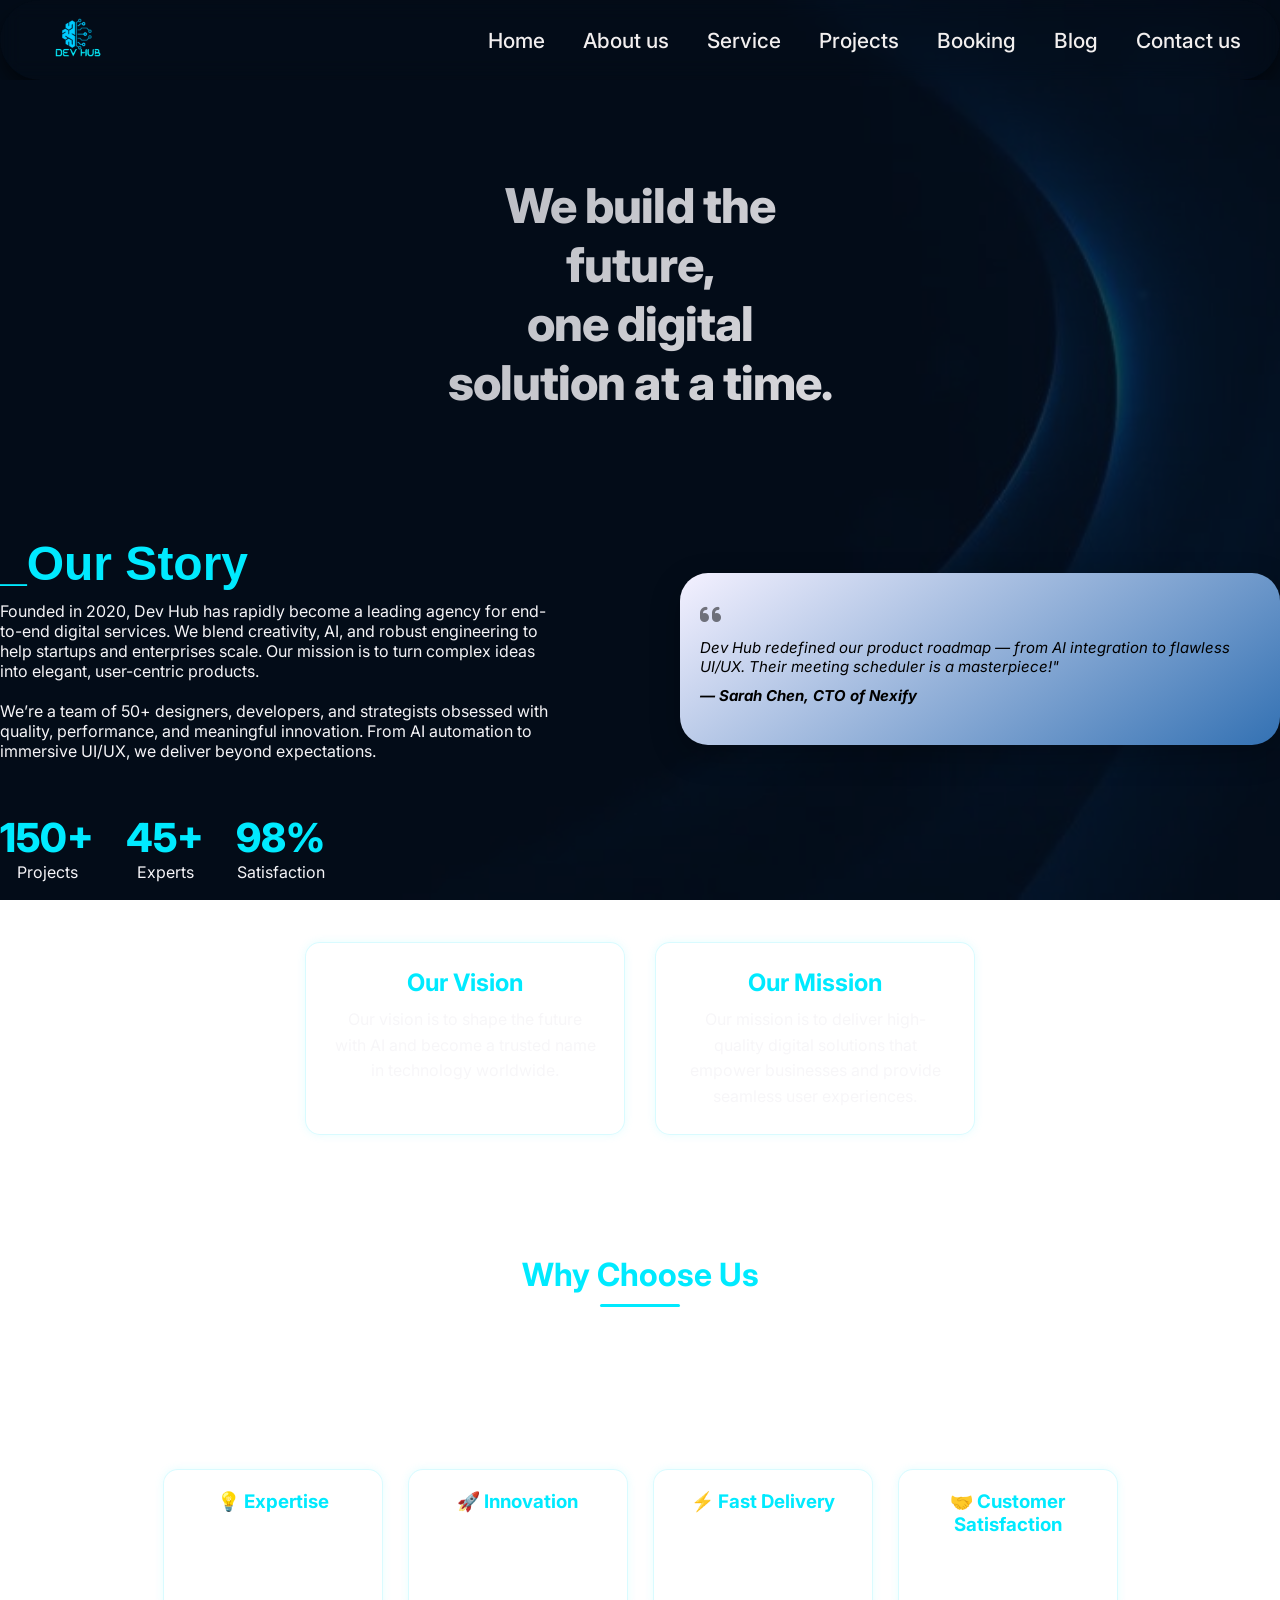
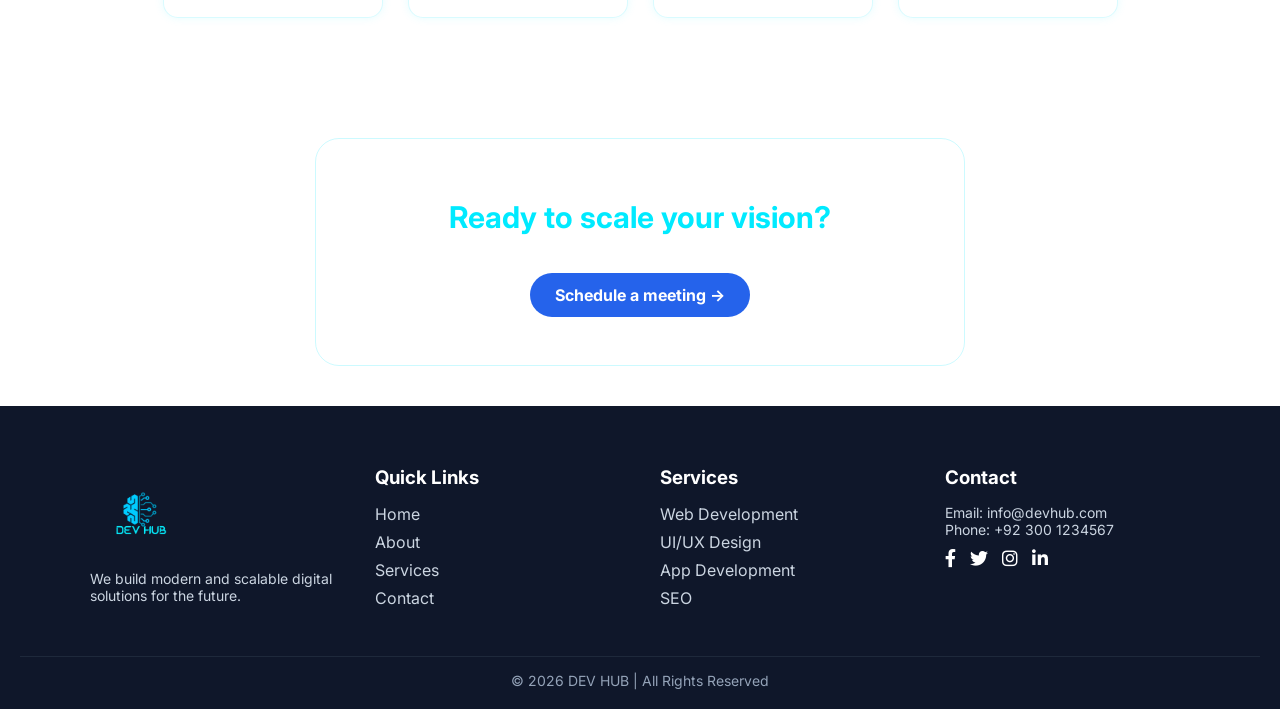
==== about.html @ d4cbc84d "Updated website design and fixes" ====
<!DOCTYPE html>
<html lang="en">
<head>
    <meta charset="UTF-8">
    <meta name="viewport" content="width=device-width, initial-scale=1.0">
    <title>Dev_Hub</title>
    <link rel="stylesheet" href="about.css">
    <link href="https://fonts.googleapis.com/css2?family=Inter:opsz,wght@14..32,300;14..32,400;14..32,600;14..32,700;14..32,800&display=swap" rel="stylesheet">
    <link href="https://unpkg.com/aos@2.3.4/dist/aos.css" rel="stylesheet">
 <link rel="stylesheet" href="https://cdnjs.cloudflare.com/ajax/libs/font-awesome/6.0.0-beta3/css/all.min.css">
</head>
<body>
        <div class="hero">
          <nav class="navbar">  
            <div class="logo">
            <img src="pic.png" alt="">
            <button class="navbar-toggle">
              <span class="bar"></span>
              <span class="bar"></span>
              <span class="bar"></span>
            </button>
             <ul class="menu">
            <li><a href="index.html">Home</a></li>
            <li><a href="about.html">About us</a></li>
            <li><a href="service.html">Service</a></li>
            <li><a href="project.html">Projects</a></li>
            <li><a href="booking.html">Booking</a></li>
            <li><a href="blog.html">Blog</a></li>
            <li><a href="contact.html">Contact us</a></li>
          </ul>
          </div>
        </nav>
    </div>
    <div class="hero2">
  <div id="about-page" class="page active-page">
            <div class="hero-content">
                <h1>We build the future, <br> one digital solution at a time.</h1>
            </div>
    </div>
    <video autoplay muted loop playsinline class="overlay-video">
        <source src="/video6.mp4" type="video/mp4">
    </video>
    </div>
    <div class="container">
<div class="about-grid">
                <div class="about-text">
                    <h2>_Our Story</h2>
                    <p >Founded in 2020, Dev Hub has rapidly become a leading agency for end-to-end digital services. We blend creativity, AI, and robust engineering to help startups and enterprises scale. Our mission is to turn complex ideas into elegant, user-centric products.</p><br>
                    <p>We’re a team of 50+ designers, developers, and strategists obsessed with quality, performance, and meaningful innovation. From AI automation to immersive UI/UX, we deliver beyond expectations.</p>
                    <br>
                    <div class="stats">
                        <div class="stat-item"><div class="stat-number">150+</div><div>Projects</div></div>
                        <div class="stat-item"><div class="stat-number">45+</div><div>Experts</div></div>
                        <div class="stat-item"><div class="stat-number">98%</div><div>Satisfaction</div></div>
                    </div>
                </div>
                <div class="testimonial">
                    <i class="fas fa-quote-left"></i>
                    <p>Dev Hub redefined our product roadmap — from AI integration to flawless UI/UX. Their meeting scheduler is a masterpiece!"</p>
                    <p class="author">— Sarah Chen, CTO of Nexify</p>
                </div>
            </div>
            
<!-- Mission & Vision Section -->
<section class="mv-section">

  <div class="card-text" data-aos="fade-right">
    <h2>Our Vision</h2>
    <p>
      Our vision is to shape the future with AI and become a trusted name in technology worldwide.
    </p>
  </div>

  <div class="card-text" data-aos="fade-left">
    <h2>Our Mission</h2>
    <p>
      Our mission is to deliver high-quality digital solutions that empower businesses and provide seamless user experiences.
    </p>
  </div>

</section>
<section class="why-us"data-aos="fade-up" data-aos-duration="1000">

  <h2>Why Choose Us</h2>
  <p>
    We combine innovation, expertise, and technology to deliver high-quality AI-powered solutions
    that help businesses grow faster and smarter.
  </p>

</section>
<br>
<section class="features">

  <div class="feature-card" data-aos="fade-up" data-aos-delay="100">
    <h3>💡 Expertise</h3>
    <p>Highly skilled developers with strong AI and web development knowledge.</p>
  </div>

  <div class="feature-card" data-aos="fade-up" data-aos-delay="200">
    <h3>🚀 Innovation</h3>
    <p>We create modern and creative AI-powered digital solutions.</p>
  </div>
  <div class="feature-card" data-aos="fade-up" data-aos-delay="300">
    <h3>⚡ Fast Delivery</h3>
    <p>We deliver projects quickly without compromising quality.</p>
  </div>

  <div class="feature-card" data-aos="fade-up" data-aos-delay="400">
    <h3>🤝 Customer Satisfaction</h3>
    <p>We focus on client needs and ensure 100% satisfaction.</p>
  </div>
</section>
<br>
<section class="cta">

  <h2>Ready to scale your vision?</h2>
  <p>Let’s build something extraordinary together — book a free consultation call.</p>

 <a href="booking.html" class="cta-btn">Schedule a meeting →</a>
  </div>
</section>
           <footer class="footer">
  <div class="footer-container">

    <!-- Brand -->
<div class="footer-col">
  <img src="/pic.png" alt="Logo" class="footer-logo">
  <p>We build modern and scalable digital solutions for the future.</p>
</div>

    <!-- Quick Links -->
    <div class="footer-col">
      <h3>Quick Links</h3>
      <ul>
        <li><a href="index.html">Home</a></li>
        <li><a href="about.html">About</a></li>
        <li><a href="service.html">Services</a></li>
        <li><a href="contact.html">Contact</a></li>
      </ul>
    </div>

    <!-- Services -->
    <div class="footer-col">
      <h3>Services</h3>
      <ul>
        <li><a href="service.html">Web Development</a></li>
        <li><a href="service.html">UI/UX Design</a></li>
        <li><a href="service.html">App Development</a></li>
        <li><a href="service.html">SEO</a></li>
      </ul>
    </div>

    <!-- Contact -->
    <div class="footer-col">
      <h3>Contact</h3>
      <p>Email: info@devhub.com</p>
      <p>Phone: +92 300 1234567</p>

      <!-- Social Icons -->
      <div class="socials">
        <a href="https://www.facebook.com"><i class="fab fa-facebook-f"></i></a>
        <a href="https://twitter.com"><i class="fab fa-twitter"></i></a>
        <a href="https://www.instagram.com"><i class="fab fa-instagram"></i></a>
        <a href="https://www.linkedin.com/in/afra-zia-7a85b73a2"><i class="fab fa-linkedin-in"></i></a>
      </div>
    </div>

  </div>

  <!-- Bottom -->
  <div class="footer-bottom">
    <p>© 2026 DEV HUB | All Rights Reserved</p>
  </div>
</footer>
<script src="https://unpkg.com/aos@2.3.4/dist/aos.js"></script>
<script src="script.js"></script>
<script>
  AOS.init();
</script>
</body>
</html>
---- about.css ----
@import url('https://fonts.googleapis.com/css2?family=Inter:opsz,wght@14..32,300;14..32,400;14..32,600;14..32,700;14..32,800&display=swap');
* {
  margin: 0;
  padding: 0;
  box-sizing: border-box;
}
:root {
  --primary: #00E5FF;   /* glow color (same as bg) */
  --secondary: #3B82F6; /* soft blue */
  --bg-dark: #050A14;
  --text: #ffffff;
  --text-soft: #9CA3AF;
}
body::before {
  content: "";
  position: fixed;
  inset: 0;
  background: rgba(5, 10, 20, 0.75); /* dark overlay */
  z-index: -1;
}
body {
  background-image: url(/img5.jpg);
  background-size: cover;
  background-position: center;
  background-attachment: fixed; /* premium feel */
}
body{
  font-family: "Inter", sans-serif;
  min-height: 100vh;
   overflow-x: hidden;
    background-size: cover; 
            background-position: center;
            background-repeat: no-repeat;
position: relative; 
}
.hero {
  position: relative;
  overflow: hidden;
}


.navbar {
  position: sticky;
  top: 0;
  width: 100%;
  display: flex;
  justify-content:center;
  align-items: center;
  height: 80px;
  z-index: 999;
  color: rgb(253, 250, 250);
  border-radius: 100px;
  background: transparent;
  box-shadow: 0 10px 20px rgba(0, 0, 0, 0.5);
  backdrop-filter: blur(10px);
}
.logo{
  display: flex;
  align-items: center;
  justify-content: space-between;
  padding: 0 2rem;
  width: 100%;
  max-width: 1600px;
}
.logo img{
height: 90px; ;
width: auto;
}
 .logo .menu {
  gap: 1.5rem;
  display: flex;
  text-align: center;
  text-decoration: none;
list-style: none;
}
.logo .menu li a{
  text-decoration: none;
  color: #f2efef;
  font-size: 1.3rem;
  font-weight: 500;
  padding: 3px;
  border-radius: 20px;
  border: 4px solid transparent;
  transition: all 0.7s ease;
  white-space: nowrap;
}

.logo .menu li a:hover{
  color: rgb(0, 0, 0);
  background: rgba(100, 181, 238, 0.8);
border: 2px solid #ae355539;
}
.navbar-toggle{
  display: none;
  background: transparent;
  padding: 10px;
  border: none;
  cursor: pointer;
}
.bar{
  display: block;
  width:25px ;
  height: 3px;
  margin: 5px auto;
  background: #f0eded;
  transition: all 0.3s ease-in-out;
}
.hero2 {
    position: relative;
    width: 60%;
    height: 400px;
    margin: 1rem auto;
    border-radius: 24px;
    background-size: cover;
    background-position: center;
    overflow: hidden;
}

.overlay-video {
    position: absolute;
    inset: 0;
    width: 100%;
    height: 100%;
    object-fit: cover;
    z-index: 1;   /* 👈 video neeche */
}

.hero2::before {
    z-index: 2;   /* dark layer */
}

.hero-content {
    z-index: 3;   /* text sab se upar */
}

/* TEXT */
.hero-content {
    position: absolute;
    top: 20px;   /* 👈 upar le aaya */
    left: 50%;
    transform: translateX(-50%);
    z-index: 3;
    text-align: center;
    color: white;
}
.testimonial {
  margin-bottom: 100px;
  flex: 1;                 /* 👈 full space nahi lega */
  max-width: 650px;          /* 👈 size control */
  padding: 30px 20px;             /* 👈 compact */
  border-radius: 28px;       /* 👈 smooth but not oversized */

  background: linear-gradient(145deg, #f4f1ff, rgb(51, 113, 179));
  color: #000;
box-shadow: 0 10px 30px rgba(0, 0, 0, 0.25);  
  margin-left: 100px;      /* 👈 left side pe shift */
bottom: 100px;
}

.testimonial i {
  font-size: 1.5rem;
  opacity: 0.5;
}

.testimonial p {
  font-size: 15px;
  margin: 10px 0;
  font-style: italic;
}

.testimonial .author {
  font-size: 15px;
  font-weight: bold;
}
 /* Page sections */
        .page {
            display: none;
            animation: fadeIn 0.4s ease;
        }
        .active-page {
            display: block;
        }

        @keyframes fadeIn {
            from { opacity: 0; transform: translateY(12px);}
            to { opacity: 1; transform: translateY(0);}
        }
        .hero2 h1 {
            font-size: 3rem;
             font-weight: 800;
            background: linear-gradient(125deg, #babcc3, #d9d8dc);
            -webkit-background-clip: text;
            background-clip: text;
            color: transparent;
            letter-spacing: -0.02em;
        margin-top: 60px;
        }

        .section-title {
            font-size: 2rem;
            font-weight: 700;
            margin-bottom: 48px;
            position: relative;
            display: inline-block;
        }
        .section-title:after {
            content: '';
            position: absolute;
            bottom: -12px;
            left: 1px;
            width: 60px;
            height: 4px;
            background: #e0dfe6;
            border-radius: 4px;
        }
        /* About page specific */
        .about-grid {
            display: flex;
            flex-wrap: wrap;
            gap: 20px;
            margin-top: 40px;
            align-items: center;
            justify-content: center;
        }
        .about-text {
            flex: 1;
            color: #f5f4f7;
            margin-left: 0;
             max-width: 600px;
        }
        .about-text h2 {
          color: #00eaff;
          font-family: 'Gill Sans', 'Gill Sans MT', Calibri, 'Trebuchet MS', sans-serif;
            font-size: 3rem;
            margin-bottom: 10px
        }
        .about-text p {
          width: 600px;
          width: 100%;
          word-wrap: break-word;
        }
        .stats {
            display: flex;
            gap: 32px;
            margin-top: 32px;
            flex-wrap: wrap;
        }
        .stat-item {
            text-align: center;
        }
        .stat-number {
            font-size: 2.5rem;
            font-weight: 800;
            color: #00eaff;
        }
.mv-section{
  display: flex;
  justify-content: center;
  gap: 30px;
  padding: 60px 20px;
  flex-wrap: wrap;
  background: transparent;
}

/* CARD STYLE */
.card-text{
 max-width: 320px;
 flex: 1 1 300px;
  padding: 25px;
  border-radius: 15px;

  background: rgba(255,255,255,0.05);
  border: 1px solid rgba(0,234,255,0.2);
  backdrop-filter: blur(10px);

  color: #f5f4f7;
  text-align: center;

  box-shadow: 0 0 10px rgba(0,234,255,0.1);
  transition: 0.3s ease;
}

/* HOVER EFFECT */
.card-text:hover{
  transform: translateY(-10px);
  box-shadow: 0 0 25px rgba(0,234,255,0.5);
}

/* TITLE */
.card-text h2{
  color: #00eaff;
  margin-bottom: 10px;
}

/* TEXT */
.card-text p{
  opacity: 0.8;
  line-height: 1.6;
}
.why-us{
  text-align:center;
  padding:60px 20px 20px;
  background:transparent;
  color:white;
}

.why-us h2{
  font-size:32px;
  color:#00eaff;
  margin-bottom:10px;
  position:relative;
}

/* small underline effect */
.why-us h2::after{
  content:"";
  width:80px;
  height:3px;
  background:#00eaff;
  display:block;
  margin:10px auto 0;
  border-radius:5px;
}

.why-us p{
  max-width:600px;
  margin:10px auto 0;
  opacity:0.8;
  line-height:1.6;
}
.features{
  display:flex;
  justify-content:center;
  gap:25px;
  padding:60px 20px;
  flex-wrap:wrap;
  background:transparent;
}
.feature-card,
.card-text {
  background: rgba(255,255,255,0.04);
  border: 1px solid rgba(0,229,255,0.15);
  backdrop-filter: blur(12px);
}
.feature-card{
  width:220px;
  padding:20px;
  border-radius:15px;
  color:white;
  text-align:center;

  transition:0.3s;
  box-shadow:0 0 10px rgba(0,234,255,0.1);
}

.feature-card:hover{
  transform:translateY(-10px);
  box-shadow:0 0 30px rgba(0,229,255,0.4);
}
.feature-card h3{
  color:#00eaff;
  margin-bottom:10px;
}

.feature-card p{
  opacity:0.8;
  font-size:14px;
}
.cta{
  text-align:center;
  padding:60px 30px;
  border-radius: 24px;
  background:transparent;
  border: 1px solid rgba(0,229,255,0.2);
  color:white;
  margin: 40px auto ;
  max-width: 650px;

}
.cta h2{
  font-size:30px;
  color:#00eaff;
  margin-bottom:10px;
}

.cta p{
  opacity:0.8;
  margin-bottom:20px;
}

.cta-btn{
  padding:12px 25px;
  border:none;
  background: #2563eb;
  color:#fff;
  font-weight:bold;
  border-radius:60px;
  text-decoration: none;
  cursor:pointer;
  transition:0.3s;
}

.cta-btn:hover{
  box-shadow:0 0 20px #2563eb;
  transform:scale(1.05);
}
        
 .footer {
  background: #0f172a;
  color: #fff;
  padding: 60px 20px 20px;
}

.footer-container {
  display: grid;
  grid-template-columns: repeat(auto-fit, minmax(220px, 1fr));
  gap: 40px;
  max-width: 1100px;
  margin: auto;
}

.footer-col h2,
.footer-col h3 {
  margin-bottom: 15px;
}

.footer-col p {
  font-size: 14px;
  color: #cbd5e1;
  margin-top: 0;
}

.footer-col ul {
  list-style: none;
}

.footer-col ul li {
  margin: 8px 0;
}

.footer-col ul li a {
  text-decoration: none;
  color: #cbd5e1;
  transition: 0.3s;
}

.footer-col ul li a:hover {
  color: #38bdf8;
}

.logo {
  color: #38bdf8;
}

.socials {
  margin-top: 10px;
}

.socials a {
  margin-right: 10px;
  font-size: 18px;
  text-decoration: none;
  color: #fff;
  transition: 0.3s;
}

.socials a:hover {
  color: #38bdf8;
}

.footer-bottom {
  text-align: center;
  border-top: 1px solid #1e293b;
  margin-top: 40px;
  padding-top: 15px;
  font-size: 14px;
  color: #94a3b8;
}
 .footer-logo {
  width: 100px;   /* size control */
  margin-bottom: 0px;
}       
@media(max-width:880px){

  .navbar{
    backdrop-filter: none;
  }

  .logo {
    position: relative;
  }

  .logo .menu{
    position: fixed;
    top: 0;
    right: -100%;   /* hidden */
    height: 100vh;
    width: 250px;
    display: flex;
    flex-direction: column;
    align-items: flex-start;
    gap:1.7rem;
    padding: 5rem 1.5rem;
box-shadow: 0 10px 30px rgba(0, 0, 0, 0.5);
    background: rgba(5, 10, 20, 0.98);
    backdrop-filter: blur(10px);

    transition: right 0.4s ease;
    z-index: 999;
  }

  .logo .menu.active{
    right: 0;   /* 👈 SHOW MENU */
  }

  .navbar-toggle{
    display: block;
    z-index: 999;
  }

  /* hamburger animation */
  .navbar-toggle.active .bar:nth-child(2){
    opacity: 0;
  }

  .navbar-toggle.active .bar:nth-child(1){
    transform: translateY(8px) rotate(45deg);
  }

  .navbar-toggle.active .bar:nth-child(3){
    transform: translateY(-8px) rotate(-45deg);
  }
}
 @media (max-width: 800px) {
            .hero2 h1 { font-size: 2.2rem; }
        }
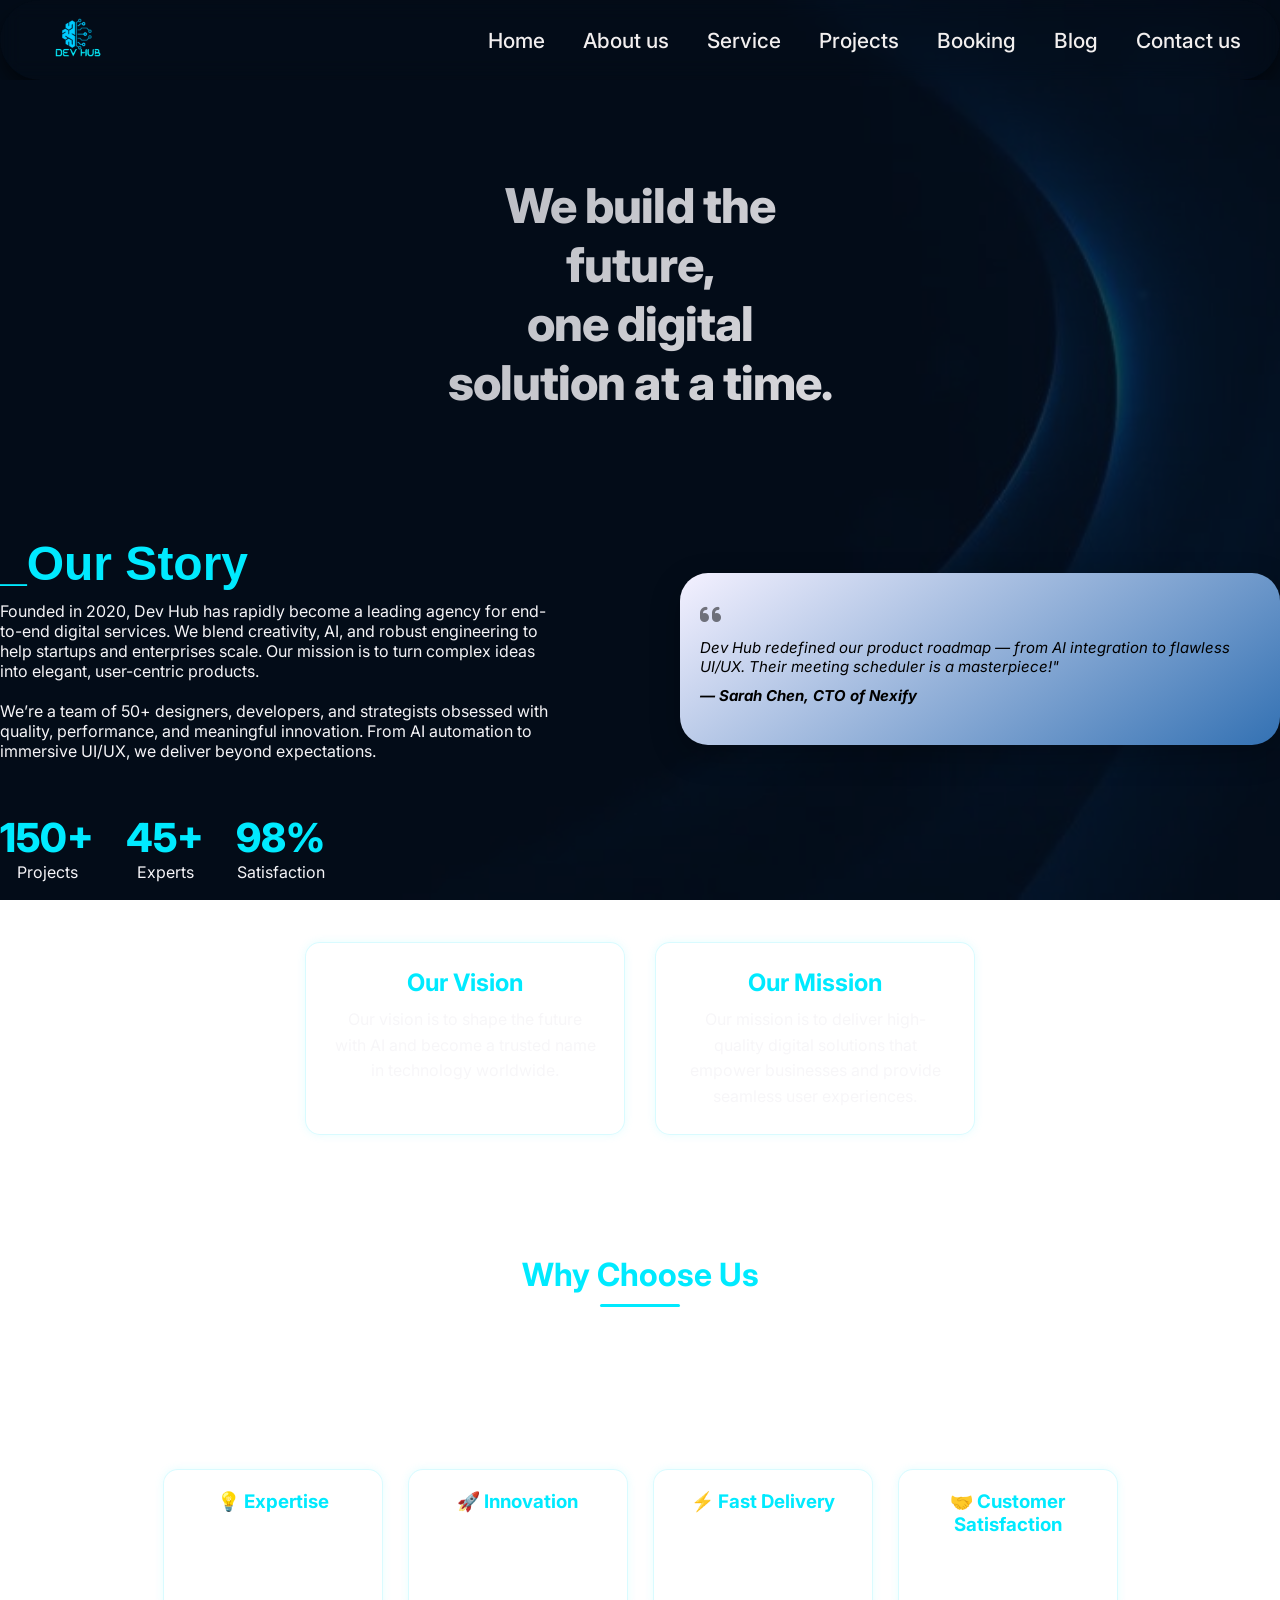
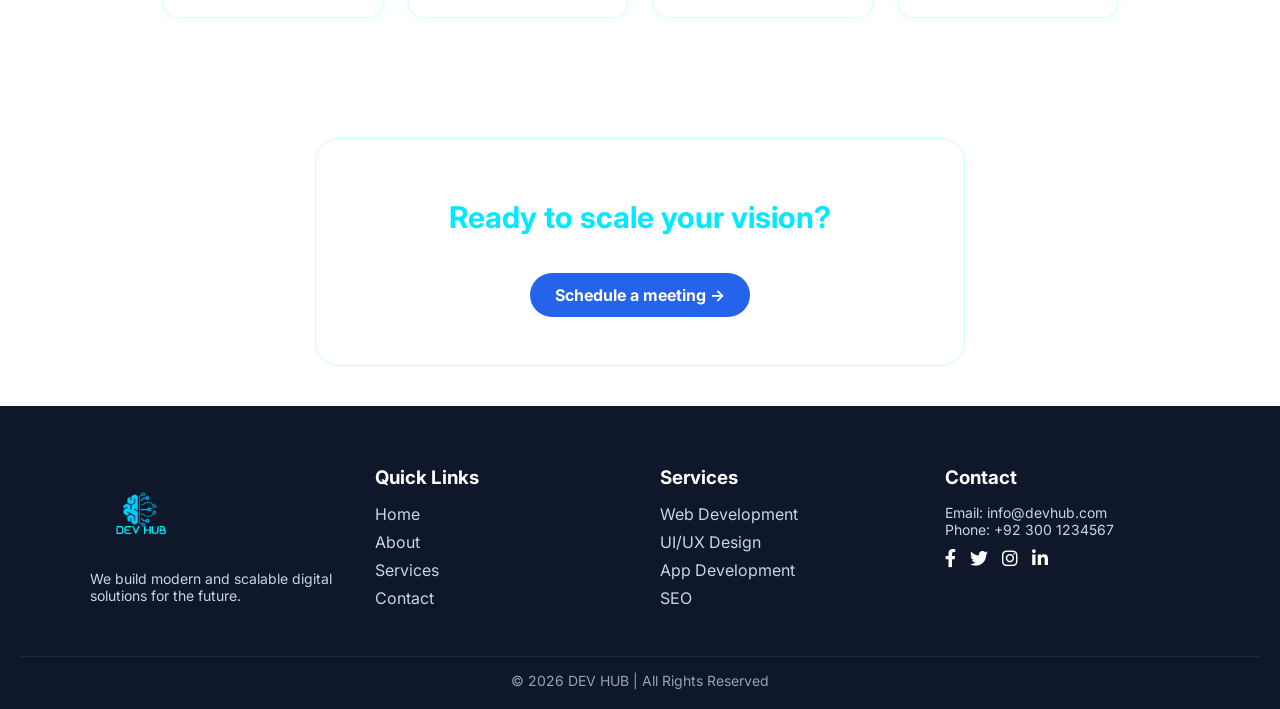
==== commit b61cd21d: "updates" ====
--- a/about.html
+++ b/about.html
@@ -38,7 +38,7 @@
             </div>
     </div>
     <video autoplay muted loop playsinline class="overlay-video">
-        <source src="/video6.mp4" type="video/mp4">
+        <source src="video6.mp4" type="video/mp4">
     </video>
     </div>
     <div class="container">
@@ -124,7 +124,7 @@
 
     <!-- Brand -->
 <div class="footer-col">
-  <img src="/pic.png" alt="Logo" class="footer-logo">
+  <img src="pic.png" alt="Logo" class="footer-logo">
   <p>We build modern and scalable digital solutions for the future.</p>
 </div>
 
--- a/about.css
+++ b/about.css
@@ -20,7 +20,7 @@
   z-index: -1;
 }
 body {
-  background-image: url(/img5.jpg);
+  background-image: url(img5.jpg);
   background-size: cover;
   background-position: center;
   background-attachment: fixed; /* premium feel */
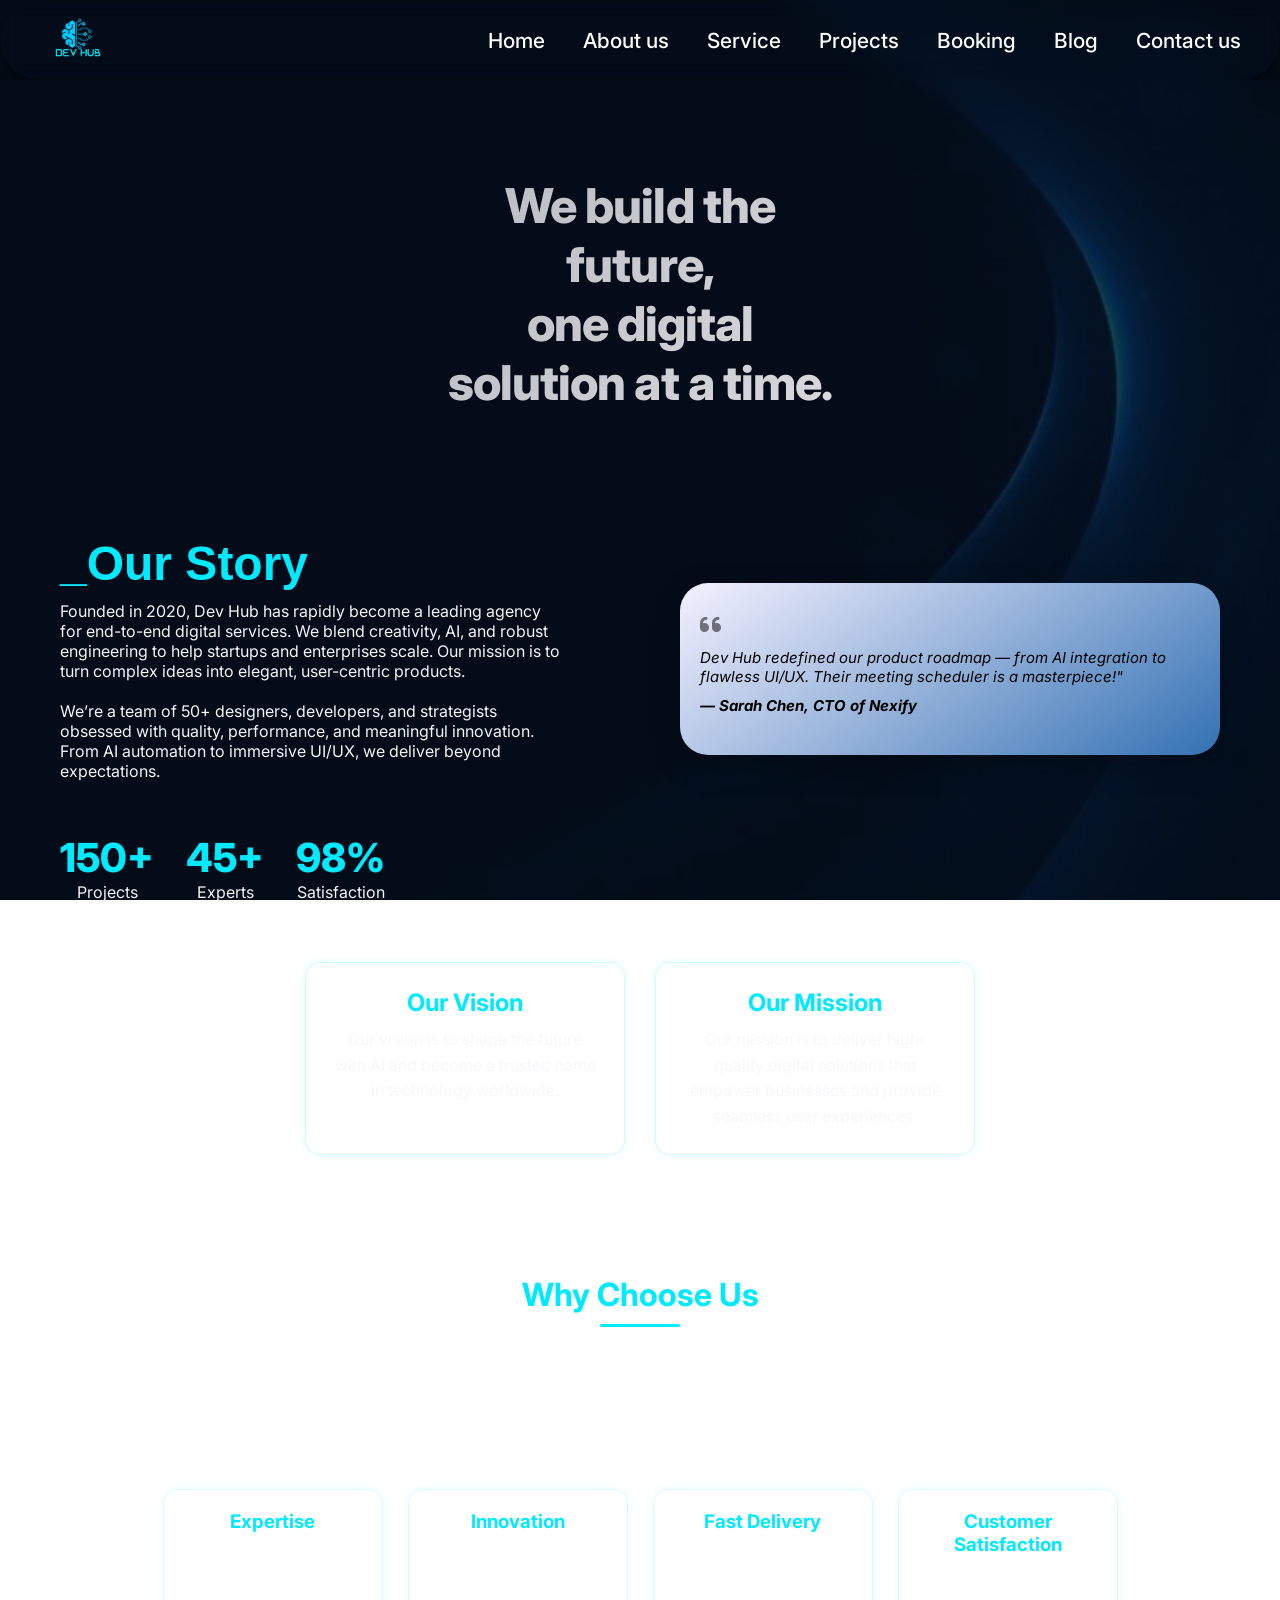
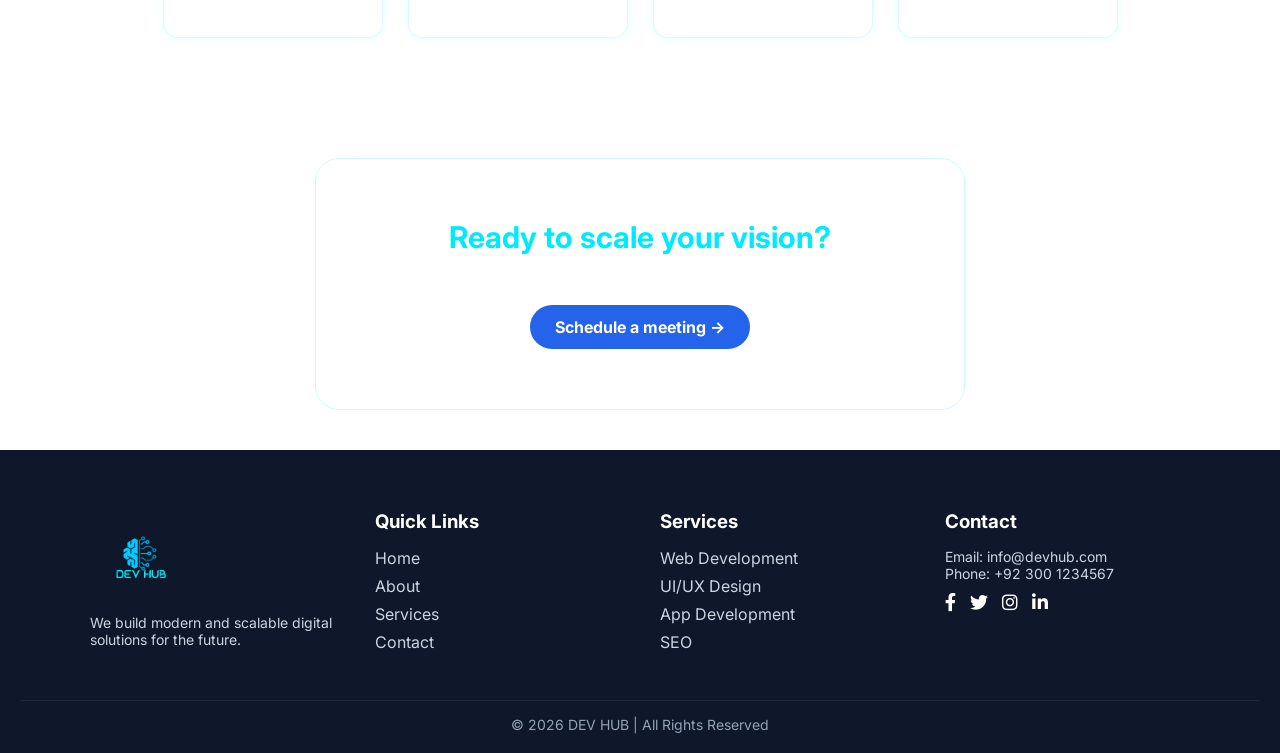
==== commit 4d331945: "updates" ====
--- a/about.html
+++ b/about.html
@@ -92,21 +92,21 @@
 <section class="features">
 
   <div class="feature-card" data-aos="fade-up" data-aos-delay="100">
-    <h3>💡 Expertise</h3>
+    <h3> Expertise</h3>
     <p>Highly skilled developers with strong AI and web development knowledge.</p>
   </div>
 
   <div class="feature-card" data-aos="fade-up" data-aos-delay="200">
-    <h3>🚀 Innovation</h3>
+    <h3>Innovation</h3>
     <p>We create modern and creative AI-powered digital solutions.</p>
   </div>
   <div class="feature-card" data-aos="fade-up" data-aos-delay="300">
-    <h3>⚡ Fast Delivery</h3>
+    <h3> Fast Delivery</h3>
     <p>We deliver projects quickly without compromising quality.</p>
   </div>
 
   <div class="feature-card" data-aos="fade-up" data-aos-delay="400">
-    <h3>🤝 Customer Satisfaction</h3>
+    <h3> Customer Satisfaction</h3>
     <p>We focus on client needs and ensure 100% satisfaction.</p>
   </div>
 </section>
@@ -173,9 +173,9 @@
   </div>
 </footer>
 <script src="https://unpkg.com/aos@2.3.4/dist/aos.js"></script>
+  <script>
+  AOS.init();
+  </script>
 <script src="script.js"></script>
-<script>
-  AOS.init();
-</script>
 </body>
 </html>
--- a/about.css
+++ b/about.css
@@ -1,202 +1,201 @@
-
-@import url('https://fonts.googleapis.com/css2?family=Inter:opsz,wght@14..32,300;14..32,400;14..32,600;14..32,700;14..32,800&display=swap');
-* {
-  margin: 0;
-  padding: 0;
-  box-sizing: border-box;
-}
-:root {
-  --primary: #00E5FF;   /* glow color (same as bg) */
-  --secondary: #3B82F6; /* soft blue */
-  --bg-dark: #050A14;
-  --text: #ffffff;
-  --text-soft: #9CA3AF;
-}
-body::before {
-  content: "";
-  position: fixed;
-  inset: 0;
-  background: rgba(5, 10, 20, 0.75); /* dark overlay */
-  z-index: -1;
-}
-body {
-  background-image: url(img5.jpg);
-  background-size: cover;
-  background-position: center;
-  background-attachment: fixed; /* premium feel */
-}
-body{
-  font-family: "Inter", sans-serif;
-  min-height: 100vh;
-   overflow-x: hidden;
-    background-size: cover; 
+ @import url('https://fonts.googleapis.com/css2?family=Inter:opsz,wght@14..32,300;14..32,400;14..32,600;14..32,700;14..32,800&display=swap');
+        
+        * {
+            margin: 0;
+            padding: 0;
+            box-sizing: border-box;
+        }
+        
+        :root {
+            --primary: #00E5FF;
+            --secondary: #3B82F6;
+            --bg-dark: #050A14;
+            --text: #ffffff;
+            --text-soft: #9CA3AF;
+        }
+        
+        body::before {
+            content: "";
+            position: fixed;
+            inset: 0;
+            background: rgba(5, 10, 20, 0.75);
+            z-index: -1;
+        }
+        
+        body {
+            font-family: "Inter", sans-serif;
+            min-height: 100vh;
+            overflow-x: hidden;
+            background-image: url('img5.jpg');
+            background-size: cover;
             background-position: center;
             background-repeat: no-repeat;
-position: relative; 
-}
-.hero {
-  position: relative;
-  overflow: hidden;
-}
-
-
-.navbar {
-  position: sticky;
-  top: 0;
-  width: 100%;
-  display: flex;
-  justify-content:center;
-  align-items: center;
-  height: 80px;
-  z-index: 999;
-  color: rgb(253, 250, 250);
-  border-radius: 100px;
-  background: transparent;
-  box-shadow: 0 10px 20px rgba(0, 0, 0, 0.5);
-  backdrop-filter: blur(10px);
-}
-.logo{
-  display: flex;
-  align-items: center;
-  justify-content: space-between;
-  padding: 0 2rem;
-  width: 100%;
-  max-width: 1600px;
-}
-.logo img{
-height: 90px; ;
-width: auto;
-}
- .logo .menu {
-  gap: 1.5rem;
-  display: flex;
-  text-align: center;
-  text-decoration: none;
-list-style: none;
-}
-.logo .menu li a{
-  text-decoration: none;
-  color: #f2efef;
-  font-size: 1.3rem;
-  font-weight: 500;
-  padding: 3px;
-  border-radius: 20px;
-  border: 4px solid transparent;
-  transition: all 0.7s ease;
-  white-space: nowrap;
-}
-
-.logo .menu li a:hover{
-  color: rgb(0, 0, 0);
-  background: rgba(100, 181, 238, 0.8);
-border: 2px solid #ae355539;
-}
-.navbar-toggle{
-  display: none;
-  background: transparent;
-  padding: 10px;
-  border: none;
-  cursor: pointer;
-}
-.bar{
-  display: block;
-  width:25px ;
-  height: 3px;
-  margin: 5px auto;
-  background: #f0eded;
-  transition: all 0.3s ease-in-out;
-}
-.hero2 {
-    position: relative;
-    width: 60%;
-    height: 400px;
-    margin: 1rem auto;
-    border-radius: 24px;
-    background-size: cover;
-    background-position: center;
-    overflow: hidden;
-}
-
-.overlay-video {
-    position: absolute;
-    inset: 0;
-    width: 100%;
-    height: 100%;
-    object-fit: cover;
-    z-index: 1;   /* 👈 video neeche */
-}
-
-.hero2::before {
-    z-index: 2;   /* dark layer */
-}
-
-.hero-content {
-    z-index: 3;   /* text sab se upar */
-}
-
-/* TEXT */
-.hero-content {
-    position: absolute;
-    top: 20px;   /* 👈 upar le aaya */
-    left: 50%;
-    transform: translateX(-50%);
-    z-index: 3;
-    text-align: center;
-    color: white;
-}
-.testimonial {
-  margin-bottom: 100px;
-  flex: 1;                 /* 👈 full space nahi lega */
-  max-width: 650px;          /* 👈 size control */
-  padding: 30px 20px;             /* 👈 compact */
-  border-radius: 28px;       /* 👈 smooth but not oversized */
-
-  background: linear-gradient(145deg, #f4f1ff, rgb(51, 113, 179));
-  color: #000;
-box-shadow: 0 10px 30px rgba(0, 0, 0, 0.25);  
-  margin-left: 100px;      /* 👈 left side pe shift */
-bottom: 100px;
-}
-
-.testimonial i {
-  font-size: 1.5rem;
-  opacity: 0.5;
-}
-
-.testimonial p {
-  font-size: 15px;
-  margin: 10px 0;
-  font-style: italic;
-}
-
-.testimonial .author {
-  font-size: 15px;
-  font-weight: bold;
-}
- /* Page sections */
+            background-attachment: fixed;
+            position: relative;
+        }
+        
+        .hero {
+            position: relative;
+            overflow: hidden;
+        }
+        
+        .navbar {
+            position: sticky;
+            top: 0;
+            width: 100%;
+            display: flex;
+            justify-content: center;
+            align-items: center;
+            height: 80px;
+            z-index: 999;
+            color: rgb(253, 250, 250);
+            border-radius: 100px;
+            background: transparent;
+            box-shadow: 0 10px 20px rgba(0, 0, 0, 0.5);
+            backdrop-filter: blur(10px);
+        }
+        
+        .logo {
+            display: flex;
+            align-items: center;
+            justify-content: space-between;
+            padding: 0 2rem;
+            width: 100%;
+            max-width: 1600px;
+        }
+        
+        .logo img {
+            height: 90px;
+            width: auto;
+        }
+        
+        .logo .menu {
+            gap: 1.5rem;
+            display: flex;
+            text-align: center;
+            text-decoration: none;
+            list-style: none;
+        }
+        
+        .logo .menu li a {
+            text-decoration: none;
+            color: #fff;
+            font-size: 1.3rem;
+            font-weight: 500;
+            padding: 3px;
+            border-radius: 20px;
+            border: 4px solid transparent;
+            transition: all 0.7s ease;
+            white-space: nowrap;
+        }
+        
+        .logo .menu li a:hover {
+            color: rgb(15, 14, 14);
+            background: rgba(100, 181, 238, 0.8);
+            border: 2px solid #ae355539;
+        }
+        
+        .navbar-toggle {
+            display: none;
+            background: transparent;
+            padding: 10px;
+            border: none;
+            cursor: pointer;
+        }
+        
+        .bar {
+            display: block;
+            width: 25px;
+            height: 3px;
+            margin: 5px auto;
+            background: #fff;
+            transition: all 0.3s ease-in-out;
+        }
+        
+        .hero2 {
+            position: relative;
+            width: 60%;
+            height: 400px;
+            margin: 1rem auto;
+            border-radius: 24px;
+            background-size: cover;
+            background-position: center;
+            overflow: hidden;
+        }
+        
+        .overlay-video {
+            position: absolute;
+            inset: 0;
+            width: 100%;
+            height: 100%;
+            object-fit: cover;
+            z-index: 1;
+        }
+        
+        .hero-content {
+            position: absolute;
+            top: 20px;
+            left: 50%;
+            transform: translateX(-50%);
+            z-index: 3;
+            text-align: center;
+            color: white;
+        }
+        
+        .testimonial {
+            margin-bottom: 100px;
+            flex: 1;
+            max-width: 650px;
+            padding: 30px 20px;
+            border-radius: 28px;
+            background: linear-gradient(145deg, #f4f1ff, rgb(51, 113, 179));
+            color: #000;
+            box-shadow: 0 10px 30px rgba(0, 0, 0, 0.25);
+            margin-left: 100px;
+            bottom: 100px;
+        }
+        
+        .testimonial i {
+            font-size: 1.5rem;
+            opacity: 0.5;
+        }
+        
+        .testimonial p {
+            font-size: 15px;
+            margin: 10px 0;
+            font-style: italic;
+        }
+        
+        .testimonial .author {
+            font-size: 15px;
+            font-weight: bold;
+        }
+        
         .page {
             display: none;
             animation: fadeIn 0.4s ease;
         }
+        
         .active-page {
             display: block;
         }
-
+        
         @keyframes fadeIn {
-            from { opacity: 0; transform: translateY(12px);}
-            to { opacity: 1; transform: translateY(0);}
-        }
+            from { opacity: 0; transform: translateY(12px); }
+            to { opacity: 1; transform: translateY(0); }
+        }
+        
         .hero2 h1 {
             font-size: 3rem;
-             font-weight: 800;
+            font-weight: 800;
             background: linear-gradient(125deg, #babcc3, #d9d8dc);
             -webkit-background-clip: text;
             background-clip: text;
             color: transparent;
             letter-spacing: -0.02em;
-        margin-top: 60px;
-        }
-
+            margin-top: 60px;
+        }
+        
         .section-title {
             font-size: 2rem;
             font-weight: 700;
@@ -204,6 +203,7 @@
             position: relative;
             display: inline-block;
         }
+        
         .section-title:after {
             content: '';
             position: absolute;
@@ -214,7 +214,7 @@
             background: #e0dfe6;
             border-radius: 4px;
         }
-        /* About page specific */
+        
         .about-grid {
             display: flex;
             flex-wrap: wrap;
@@ -223,315 +223,490 @@
             align-items: center;
             justify-content: center;
         }
+        
         .about-text {
             flex: 1;
             color: #f5f4f7;
             margin-left: 0;
-             max-width: 600px;
-        }
+            max-width: 600px;
+        }
+        
         .about-text h2 {
-          color: #00eaff;
-          font-family: 'Gill Sans', 'Gill Sans MT', Calibri, 'Trebuchet MS', sans-serif;
+            color: #00eaff;
+            font-family: 'Gill Sans', 'Gill Sans MT', Calibri, 'Trebuchet MS', sans-serif;
             font-size: 3rem;
-            margin-bottom: 10px
-        }
+            margin-bottom: 10px;
+        }
+        
         .about-text p {
-          width: 600px;
-          width: 100%;
-          word-wrap: break-word;
-        }
+            width: 600px;
+            width: 100%;
+            word-wrap: break-word;
+        }
+        
         .stats {
             display: flex;
             gap: 32px;
             margin-top: 32px;
             flex-wrap: wrap;
         }
+        
         .stat-item {
             text-align: center;
         }
+        
         .stat-number {
             font-size: 2.5rem;
             font-weight: 800;
             color: #00eaff;
         }
-.mv-section{
-  display: flex;
-  justify-content: center;
-  gap: 30px;
-  padding: 60px 20px;
-  flex-wrap: wrap;
-  background: transparent;
-}
-
-/* CARD STYLE */
-.card-text{
- max-width: 320px;
- flex: 1 1 300px;
-  padding: 25px;
-  border-radius: 15px;
-
-  background: rgba(255,255,255,0.05);
-  border: 1px solid rgba(0,234,255,0.2);
-  backdrop-filter: blur(10px);
-
-  color: #f5f4f7;
-  text-align: center;
-
-  box-shadow: 0 0 10px rgba(0,234,255,0.1);
-  transition: 0.3s ease;
-}
-
-/* HOVER EFFECT */
-.card-text:hover{
-  transform: translateY(-10px);
-  box-shadow: 0 0 25px rgba(0,234,255,0.5);
-}
-
-/* TITLE */
-.card-text h2{
-  color: #00eaff;
-  margin-bottom: 10px;
-}
-
-/* TEXT */
-.card-text p{
-  opacity: 0.8;
-  line-height: 1.6;
-}
-.why-us{
-  text-align:center;
-  padding:60px 20px 20px;
-  background:transparent;
-  color:white;
-}
-
-.why-us h2{
-  font-size:32px;
-  color:#00eaff;
-  margin-bottom:10px;
-  position:relative;
-}
-
-/* small underline effect */
-.why-us h2::after{
-  content:"";
-  width:80px;
-  height:3px;
-  background:#00eaff;
-  display:block;
-  margin:10px auto 0;
-  border-radius:5px;
-}
-
-.why-us p{
-  max-width:600px;
-  margin:10px auto 0;
-  opacity:0.8;
-  line-height:1.6;
-}
-.features{
-  display:flex;
-  justify-content:center;
-  gap:25px;
-  padding:60px 20px;
-  flex-wrap:wrap;
-  background:transparent;
-}
-.feature-card,
-.card-text {
-  background: rgba(255,255,255,0.04);
-  border: 1px solid rgba(0,229,255,0.15);
-  backdrop-filter: blur(12px);
-}
-.feature-card{
-  width:220px;
-  padding:20px;
-  border-radius:15px;
-  color:white;
-  text-align:center;
-
-  transition:0.3s;
-  box-shadow:0 0 10px rgba(0,234,255,0.1);
-}
-
-.feature-card:hover{
-  transform:translateY(-10px);
-  box-shadow:0 0 30px rgba(0,229,255,0.4);
-}
-.feature-card h3{
-  color:#00eaff;
-  margin-bottom:10px;
-}
-
-.feature-card p{
-  opacity:0.8;
-  font-size:14px;
-}
-.cta{
-  text-align:center;
-  padding:60px 30px;
-  border-radius: 24px;
-  background:transparent;
-  border: 1px solid rgba(0,229,255,0.2);
-  color:white;
-  margin: 40px auto ;
-  max-width: 650px;
-
-}
-.cta h2{
-  font-size:30px;
-  color:#00eaff;
-  margin-bottom:10px;
-}
-
-.cta p{
-  opacity:0.8;
-  margin-bottom:20px;
-}
-
-.cta-btn{
-  padding:12px 25px;
-  border:none;
-  background: #2563eb;
-  color:#fff;
-  font-weight:bold;
-  border-radius:60px;
-  text-decoration: none;
-  cursor:pointer;
-  transition:0.3s;
-}
-
-.cta-btn:hover{
-  box-shadow:0 0 20px #2563eb;
-  transform:scale(1.05);
-}
-        
- .footer {
-  background: #0f172a;
-  color: #fff;
-  padding: 60px 20px 20px;
-}
-
-.footer-container {
-  display: grid;
-  grid-template-columns: repeat(auto-fit, minmax(220px, 1fr));
-  gap: 40px;
-  max-width: 1100px;
-  margin: auto;
-}
-
-.footer-col h2,
-.footer-col h3 {
-  margin-bottom: 15px;
-}
-
-.footer-col p {
-  font-size: 14px;
-  color: #cbd5e1;
-  margin-top: 0;
-}
-
-.footer-col ul {
-  list-style: none;
-}
-
-.footer-col ul li {
-  margin: 8px 0;
-}
-
-.footer-col ul li a {
-  text-decoration: none;
-  color: #cbd5e1;
-  transition: 0.3s;
-}
-
-.footer-col ul li a:hover {
-  color: #38bdf8;
-}
-
-.logo {
-  color: #38bdf8;
-}
-
-.socials {
-  margin-top: 10px;
-}
-
-.socials a {
-  margin-right: 10px;
-  font-size: 18px;
-  text-decoration: none;
-  color: #fff;
-  transition: 0.3s;
-}
-
-.socials a:hover {
-  color: #38bdf8;
-}
-
-.footer-bottom {
-  text-align: center;
-  border-top: 1px solid #1e293b;
-  margin-top: 40px;
-  padding-top: 15px;
-  font-size: 14px;
-  color: #94a3b8;
-}
- .footer-logo {
-  width: 100px;   /* size control */
-  margin-bottom: 0px;
-}       
-@media(max-width:880px){
-
-  .navbar{
-    backdrop-filter: none;
-  }
-
-  .logo {
-    position: relative;
-  }
-
-  .logo .menu{
-    position: fixed;
-    top: 0;
-    right: -100%;   /* hidden */
-    height: 100vh;
-    width: 250px;
-    display: flex;
-    flex-direction: column;
-    align-items: flex-start;
-    gap:1.7rem;
-    padding: 5rem 1.5rem;
-box-shadow: 0 10px 30px rgba(0, 0, 0, 0.5);
-    background: rgba(5, 10, 20, 0.98);
-    backdrop-filter: blur(10px);
-
-    transition: right 0.4s ease;
-    z-index: 999;
-  }
-
-  .logo .menu.active{
-    right: 0;   /* 👈 SHOW MENU */
-  }
-
-  .navbar-toggle{
-    display: block;
-    z-index: 999;
-  }
-
-  /* hamburger animation */
-  .navbar-toggle.active .bar:nth-child(2){
-    opacity: 0;
-  }
-
-  .navbar-toggle.active .bar:nth-child(1){
-    transform: translateY(8px) rotate(45deg);
-  }
-
-  .navbar-toggle.active .bar:nth-child(3){
-    transform: translateY(-8px) rotate(-45deg);
-  }
-}
- @media (max-width: 800px) {
-            .hero2 h1 { font-size: 2.2rem; }
-        }
+        
+        .mv-section {
+            display: flex;
+            justify-content: center;
+            gap: 30px;
+            padding: 60px 20px;
+            flex-wrap: wrap;
+            background: transparent;
+        }
+        
+        .card-text {
+            max-width: 320px;
+            flex: 1 1 300px;
+            padding: 25px;
+            border-radius: 15px;
+            background: rgba(255, 255, 255, 0.05);
+            border: 1px solid rgba(0, 234, 255, 0.2);
+            backdrop-filter: blur(10px);
+            color: #f5f4f7;
+            text-align: center;
+            box-shadow: 0 0 10px rgba(0, 234, 255, 0.1);
+            transition: 0.3s ease;
+        }
+        
+        .card-text:hover {
+            transform: translateY(-10px);
+            box-shadow: 0 0 25px rgba(0, 234, 255, 0.5);
+        }
+        
+        .card-text h2 {
+            color: #00eaff;
+            margin-bottom: 10px;
+        }
+        
+        .card-text p {
+            opacity: 0.8;
+            line-height: 1.6;
+        }
+        
+        .why-us {
+            text-align: center;
+            padding: 60px 20px 20px;
+            background: transparent;
+            color: white;
+        }
+        
+        .why-us h2 {
+            font-size: 32px;
+            color: #00eaff;
+            margin-bottom: 10px;
+            position: relative;
+        }
+        
+        .why-us h2::after {
+            content: "";
+            width: 80px;
+            height: 3px;
+            background: #00eaff;
+            display: block;
+            margin: 10px auto 0;
+            border-radius: 5px;
+        }
+        
+        .why-us p {
+            max-width: 600px;
+            margin: 10px auto 0;
+            opacity: 0.8;
+            line-height: 1.6;
+        }
+        
+        .features {
+            display: flex;
+            justify-content: center;
+            gap: 25px;
+            padding: 60px 20px;
+            flex-wrap: wrap;
+            background: transparent;
+        }
+        
+        .feature-card {
+            background: rgba(255, 255, 255, 0.04);
+            border: 1px solid rgba(0, 229, 255, 0.15);
+            backdrop-filter: blur(12px);
+            width: 220px;
+            padding: 20px;
+            border-radius: 15px;
+            color: white;
+            text-align: center;
+            transition: 0.3s;
+            box-shadow: 0 0 10px rgba(0, 234, 255, 0.1);
+        }
+        
+        .feature-card:hover {
+            transform: translateY(-10px);
+            box-shadow: 0 0 30px rgba(0, 229, 255, 0.4);
+        }
+        
+        .feature-card h3 {
+            color: #00eaff;
+            margin-bottom: 10px;
+        }
+        
+        .feature-card p {
+            opacity: 0.8;
+            font-size: 14px;
+        }
+        
+        .cta {
+            text-align: center;
+            padding: 60px 30px;
+            border-radius: 24px;
+            background: transparent;
+            border: 1px solid rgba(0, 229, 255, 0.2);
+            color: white;
+            margin: 40px auto;
+            max-width: 650px;
+        }
+        
+        .cta h2 {
+            font-size: 30px;
+            color: #00eaff;
+            margin-bottom: 10px;
+        }
+        
+        .cta p {
+            opacity: 0.8;
+            margin-bottom: 20px;
+        }
+        
+        .cta-btn {
+            padding: 12px 25px;
+            border: none;
+            background: #2563eb;
+            color: #fff;
+            font-weight: bold;
+            border-radius: 60px;
+            text-decoration: none;
+            cursor: pointer;
+            transition: 0.3s;
+            display: inline-block;
+        }
+        
+        .cta-btn:hover {
+            box-shadow: 0 0 20px #2563eb;
+            transform: scale(1.05);
+        }
+        
+        .footer {
+            background: #0f172a;
+            color: #fff;
+            padding: 60px 20px 20px;
+        }
+        
+        .footer-container {
+            display: grid;
+            grid-template-columns: repeat(auto-fit, minmax(220px, 1fr));
+            gap: 40px;
+            max-width: 1100px;
+            margin: auto;
+        }
+        
+        .footer-col h2,
+        .footer-col h3 {
+            margin-bottom: 15px;
+        }
+        
+        .footer-col p {
+            font-size: 14px;
+            color: #cbd5e1;
+            margin-top: 0;
+        }
+        
+        .footer-col ul {
+            list-style: none;
+        }
+        
+        .footer-col ul li {
+            margin: 8px 0;
+        }
+        
+        .footer-col ul li a {
+            text-decoration: none;
+            color: #cbd5e1;
+            transition: 0.3s;
+        }
+        
+        .footer-col ul li a:hover {
+            color: #38bdf8;
+        }
+        
+        .socials {
+            margin-top: 10px;
+        }
+        
+        .socials a {
+            margin-right: 10px;
+            font-size: 18px;
+            text-decoration: none;
+            color: #fff;
+            transition: 0.3s;
+        }
+        
+        .socials a:hover {
+            color: #38bdf8;
+        }
+        
+        .footer-bottom {
+            text-align: center;
+            border-top: 1px solid #1e293b;
+            margin-top: 40px;
+            padding-top: 15px;
+            font-size: 14px;
+            color: #94a3b8;
+        }
+        
+        .footer-logo {
+            width: 100px;
+            margin-bottom: 0px;
+        }
+        
+        /* ========== RESPONSIVE MEDIA QUERIES (SIRF RESPONSIVE KE LIYE ADD KIYA) ========== */
+        
+        /* Tablet Styles */
+        @media (max-width: 1024px) {
+            .hero2 {
+                width: 80%;
+                height: 350px;
+            }
+            
+            .testimonial {
+                margin-left: 20px;
+                margin-right: 20px;
+                max-width: 100%;
+            }
+            
+            .about-text {
+                padding: 0 20px;
+            }
+            
+            .hero2 h1 {
+                font-size: 2.5rem;
+                margin-top: 40px;
+            }
+        }
+        
+        /* Mobile Menu & Responsive */
+        @media (max-width: 880px) {
+            .navbar {
+                backdrop-filter: none;
+                padding: 0 15px;
+            }
+            
+            .logo {
+                position: relative;
+                width: 100%;
+            }
+            
+            .logo .menu {
+                position: fixed;
+                top: 0;
+                right: -100%;
+                height: 100vh;
+                width: 280px;
+                display: flex;
+                flex-direction: column;
+                align-items: flex-start;
+                gap: 1.7rem;
+                padding: 5rem 1.5rem;
+                box-shadow: 0 10px 30px rgba(0, 0, 0, 0.5);
+                background: rgba(5, 10, 20, 0.98);
+                backdrop-filter: blur(10px);
+                transition: right 0.4s ease;
+                z-index: 999;
+            }
+            
+            .logo .menu.active {
+                right: 0;
+            }
+            
+            .navbar-toggle {
+                display: block;
+                z-index: 1001;
+            }
+            
+            .navbar-toggle.active .bar:nth-child(2) {
+                opacity: 0;
+            }
+            
+            .navbar-toggle.active .bar:nth-child(1) {
+                transform: translateY(8px) rotate(45deg);
+            }
+            
+            .navbar-toggle.active .bar:nth-child(3) {
+                transform: translateY(-8px) rotate(-45deg);
+            }
+            
+            .hero2 {
+                width: 90%;
+                height: 300px;
+                margin: 0.5rem auto;
+            }
+            
+            .hero2 h1 {
+                font-size: 1.8rem;
+                margin-top: 30px;
+            }
+            
+            .hero-content {
+                width: 90%;
+                top: 10px;
+            }
+            
+            .about-grid {
+                flex-direction: column;
+                padding: 0 15px;
+            }
+            
+            .about-text {
+                text-align: center;
+            }
+            
+            .about-text h2 {
+                font-size: 2rem;
+            }
+            
+            .testimonial {
+                margin-left: 0;
+                margin: 0 15px 50px 15px;
+            }
+            
+            .stats {
+                justify-content: center;
+            }
+            
+            .mv-section {
+                padding: 40px 15px;
+                gap: 20px;
+            }
+            
+            .features {
+                gap: 15px;
+                padding: 40px 15px;
+            }
+            
+            .feature-card {
+                width: calc(50% - 15px);
+                min-width: 160px;
+            }
+            
+            .cta {
+                margin: 30px 15px;
+                padding: 40px 20px;
+            }
+            
+            .cta h2 {
+                font-size: 24px;
+            }
+            
+            .footer-container {
+                grid-template-columns: repeat(2, 1fr);
+                gap: 30px;
+                padding: 0 15px;
+            }
+        }
+        
+        /* Small Mobile Styles */
+        @media (max-width: 580px) {
+            .hero2 {
+                height: 250px;
+            }
+            
+            .hero2 h1 {
+                font-size: 1.4rem;
+                margin-top: 20px;
+            }
+            
+            .hero2 h1 br {
+                display: none;
+            }
+            
+            .feature-card {
+                width: 100%;
+                max-width: 280px;
+            }
+            
+            .footer-container {
+                grid-template-columns: 1fr;
+                text-align: center;
+            }
+            
+            .socials {
+                display: flex;
+                justify-content: center;
+            }
+            
+            .footer-col ul li a {
+                display: inline-block;
+            }
+            
+            .cta h2 {
+                font-size: 20px;
+            }
+            
+            .cta p {
+                font-size: 14px;
+            }
+            
+            .about-text h2 {
+                font-size: 1.8rem;
+            }
+            
+            .stat-number {
+                font-size: 1.8rem;
+            }
+        }
+        
+        /* Extra Small Mobile */
+        @media (max-width: 480px) {
+            .logo img {
+                height: 60px;
+            }
+            
+            .hero2 {
+                height: 220px;
+            }
+            
+            .hero2 h1 {
+                font-size: 1.2rem;
+            }
+            
+            .card-text h2 {
+                font-size: 1.3rem;
+            }
+            
+            .why-us h2 {
+                font-size: 24px;
+            }
+            
+            .cta-btn {
+                padding: 10px 20px;
+                font-size: 14px;
+            }
+        }
+        
+        /* Container class missing - adding */
+        .container {
+            max-width: 1200px;
+            margin: 0 auto;
+            padding: 0 20px;
+        }
